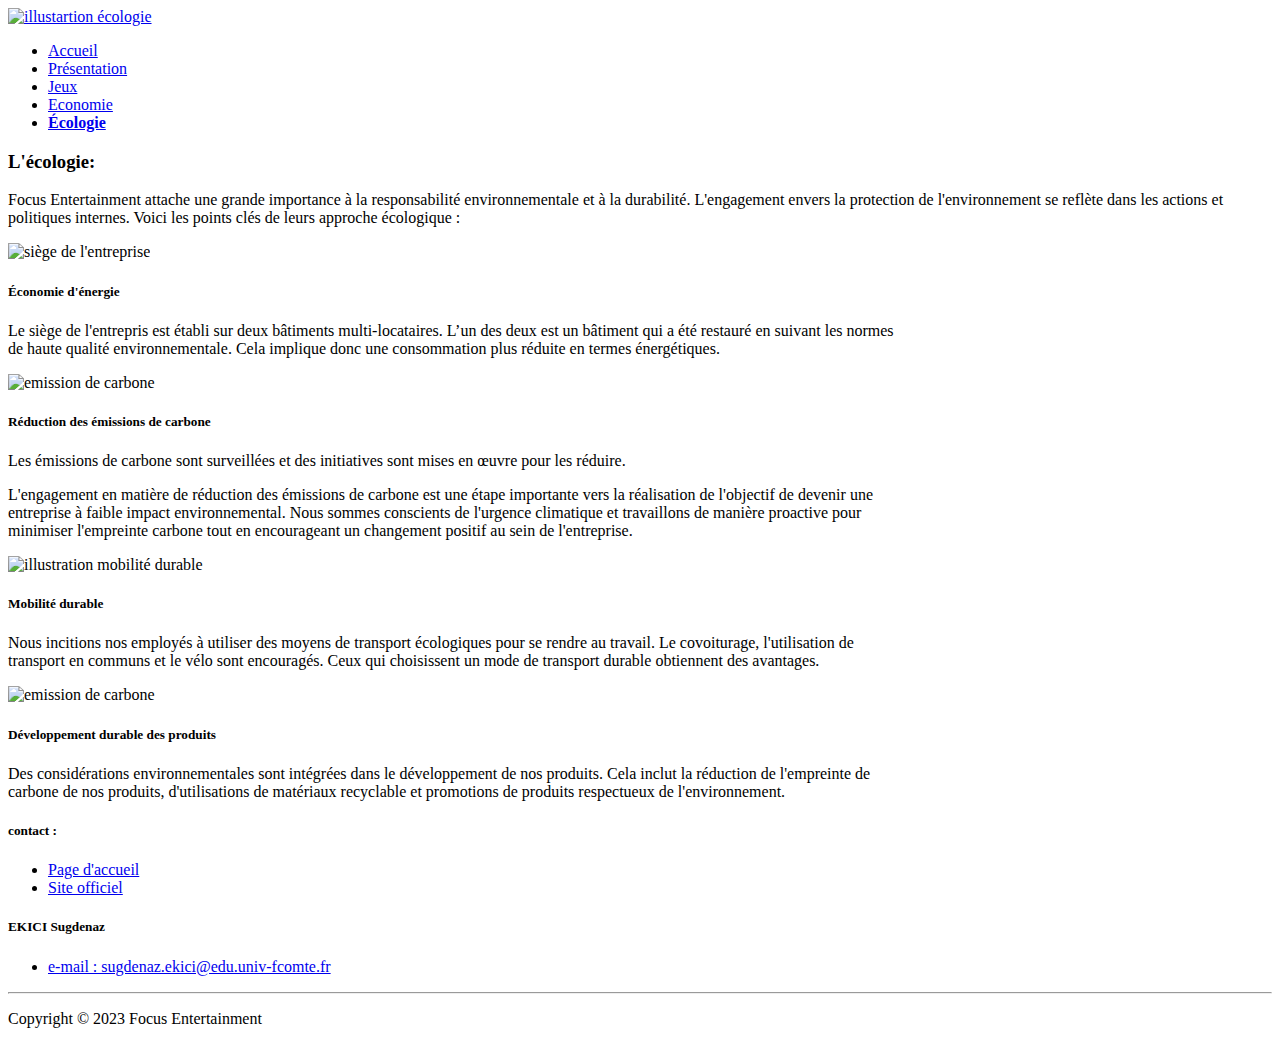
==== ecologie.html @ ecaa5658 "Rename site/ecologie.html to ecologie.html" ====
<!DOCTYPE html>
<html data-bs-theme="light" lang="fr">

<head>
    <meta charset="utf-8">
    <meta name="viewport" content="width=device-width, initial-scale=1.0, shrink-to-fit=no">
    <title>Écologie</title>
    <link href="images/logo_blanc.ico" rel="icon" type="image/png">
    <link rel="stylesheet" href="bootstrap/css/bootstrap.min.css">
    <link rel="stylesheet" href="https://fonts.googleapis.com/css?family=Inter:300italic,400italic,600italic,700italic,800italic,400,300,600,700,800&amp;display=swap">
    <link href="css/ecologie.css" rel="stylesheet" > 
  </head>

<body>
    <!-- Start: Navbar Centered Links -->
    <nav class="navbar navbar-expand-md sticky-top py-3" id="mainNav">
        <div class="container">
          <a class="navbar-brand d-flex align-items-center" href="https://hboissel-iut90.github.io/focus/index.html">
            <span class="bs-icon-sm d-flex justify-content-center align-items-center me-2 bs-icon">
                <img src="images/Focus_Entertainment_logo.png" class="logo" alt="illustartion écologie"></span>
          </a>
            <div class="collapse navbar-collapse" id="navcol-1">
                <ul class="navbar-nav mx-auto">
                    <li class="nav-item">
                      <a class="nav-link" href="index.html">Accueil</a>
                    </li>
                    <li class="nav-item">
                      <a class="nav-link" href="focus_presentation.html">Présentation</a>
                    </li>
                    <li class="nav-item">
                      <a class="nav-link" href="page_jeux.html">Jeux</a>
                    </li>
                    <li class="nav-item">
                      <a class="nav-link" href="economie.html">Economie</a>
                    </li>
                    <li class="nav-item">
                      <a class="nav-link active" href="ecologie.html"><strong>Écologie</strong></a>
                    </li>
                </ul>
            </div>
        </div>
    </nav><!-- End: Navbar Centered Links -->
    <section class="py-5">
        <!-- Start: Features Cards -->
        <div class="container py-5">
            <div class="row mb-4 mb-lg-5">
                <div class="col-md-8 col-xl-6 text-center mx-auto">
                    <h3 class="fw-bold">L'écologie:</h3>
                    <p>Focus Entertainment attache une grande importance à la responsabilité environnementale et à la durabilité.
                        L'engagement envers la protection de l'environnement se reflète dans les actions et politiques internes. Voici les points clés de leurs approche écologique :</p>
                </div>
            </div>
            <div class="row row-cols-1 row-cols-md-2 mx-auto" style="max-width: 900px;">
                <div class="col mb-5"><img class="rounded img-fluid shadow" src="images/environmental-protection-683437_640.jpg" alt="siège de l'entreprise"></div>
                <div class="col d-md-flex align-items-md-end align-items-lg-center mb-5">
                    <div>
                        <h5 class="fw-bold">Économie d'énergie&nbsp;</h5>
                        <p class="text-muted mb-4">Le siège de l'entrepris est établi sur deux bâtiments multi-locataires. L’un des deux est un bâtiment qui a été restauré en
                        suivant les normes de haute qualité environnementale. Cela implique donc une consommation plus réduite en termes énergétiques.</p>
                    </div>
                </div>
            </div>
            <div class="row row-cols-1 row-cols-md-2 mx-auto" style="max-width: 900px;">
                <div class="col order-md-last mb-5"><img class="rounded img-fluid shadow" src="images/carbon-8132649_1280.jpg" alt="emission de carbone"></div>
                <div class="col d-md-flex align-items-md-end align-items-lg-center mb-5">
                    <div>
                        <h5 class="fw-bold">Réduction des émissions de carbone&nbsp;</h5>
                        <p class="text-muted mb-4">Les émissions de carbone sont surveillées et des initiatives sont mises en œuvre pour les réduire.</p>
                        <p class="text-muted mb-4">L'engagement en matière de réduction des émissions de carbone est une étape importante vers la réalisation 
                            de l'objectif de devenir une entreprise à faible impact environnemental. Nous sommes conscients de l'urgence climatique et travaillons de manière proactive
                            pour minimiser l'empreinte carbone tout en encourageant un changement positif au sein de l'entreprise.</p>
                    </div>
                </div>
            </div>
            <div class="row row-cols-1 row-cols-md-2 mx-auto" style="max-width: 900px;">
                <div class="col mb-5"><img class="rounded img-fluid shadow" src="images/carbon-footprint-6855793_1280.jpg" alt="illustration mobilité durable"></div>
                <div class="col d-md-flex align-items-md-end align-items-lg-center mb-5">
                    <div>
                        <h5 class="fw-bold">Mobilité durable&nbsp;</h5>
                        <p class="text-muted mb-4">Nous incitions nos employés à utiliser des moyens de transport écologiques pour se rendre au travail.
                        Le covoiturage, l'utilisation de transport en communs et le vélo sont encouragés.
                        Ceux qui choisissent un mode de transport durable obtiennent des avantages.</p>
                    </div>
                </div>
            </div>
             <div class="row row-cols-1 row-cols-md-2 mx-auto" style="max-width: 900px;">
                <div class="col order-md-last mb-5"><img class="rounded img-fluid shadow" src="images/tree-5725540_1280.jpg" alt="emission de carbone"></div>
                <div class="col d-md-flex align-items-md-end align-items-lg-center mb-5">
                    <div>
                        <h5 class="fw-bold">Développement durable des produits&nbsp;</h5>
                        <p class="text-muted mb-4">Des considérations environnementales sont intégrées dans le développement de nos produits.
                        Cela inclut la réduction de l'empreinte de carbone de nos produits, d'utilisations de matériaux recyclable et promotions de produits respectueux de l'environnement.</p>
                    </div>
                </div>
            </div>
        </div><!-- End: Features Cards -->
    </section><!-- Start: Footer Multi Column -->
<footer class="bg-dark">
      <div class="container py-4 py-lg-6">
          <div class="row justify-content-left">
              <div class="col-sm-4 col-md-3 text-center text-lg-start d-flex flex-column">
                  <h5 class="fs-6 fw-bold">contact :</h5>
                  <ul class="list-unstyled">
                      <li><a href="https://hboissel-iut90.github.io/focus/index.html">Page d'accueil</a></li>
                      <li><a href="https://www.focus-entmt.com/fr">Site officiel</a></li>
                  </ul>
              </div>
              <div class="col-sm-4 col-md-3 text-center text-lg-start d-flex flex-column">
                  <h5 class="fs-6 fw-bold">EKICI Sugdenaz</h5>
                  <ul class="list-unstyled">
                      <li><a href="mailto:sugdenaz.ekici@edu.univ-fcomte.fr">e-mail : sugdenaz.ekici@edu.univ-fcomte.fr</a></li>
                  </ul>
              </div>
          </div>
          <hr>
          <div class="text-muted d-flex justify-content-between align-items-center pt-3">
              <p class="mb-0">Copyright © 2023 Focus Entertainment</p>
          </div>
      </div>
</footer>
    <script src="https://cdn.jsdelivr.net/npm/bootstrap@5.3.2/dist/js/bootstrap.bundle.min.js"></script>
    <script src="assets/js/bs-init.js"></script>
    <script src="assets/js/bold-and-dark.js"></script>
</body>
</html>
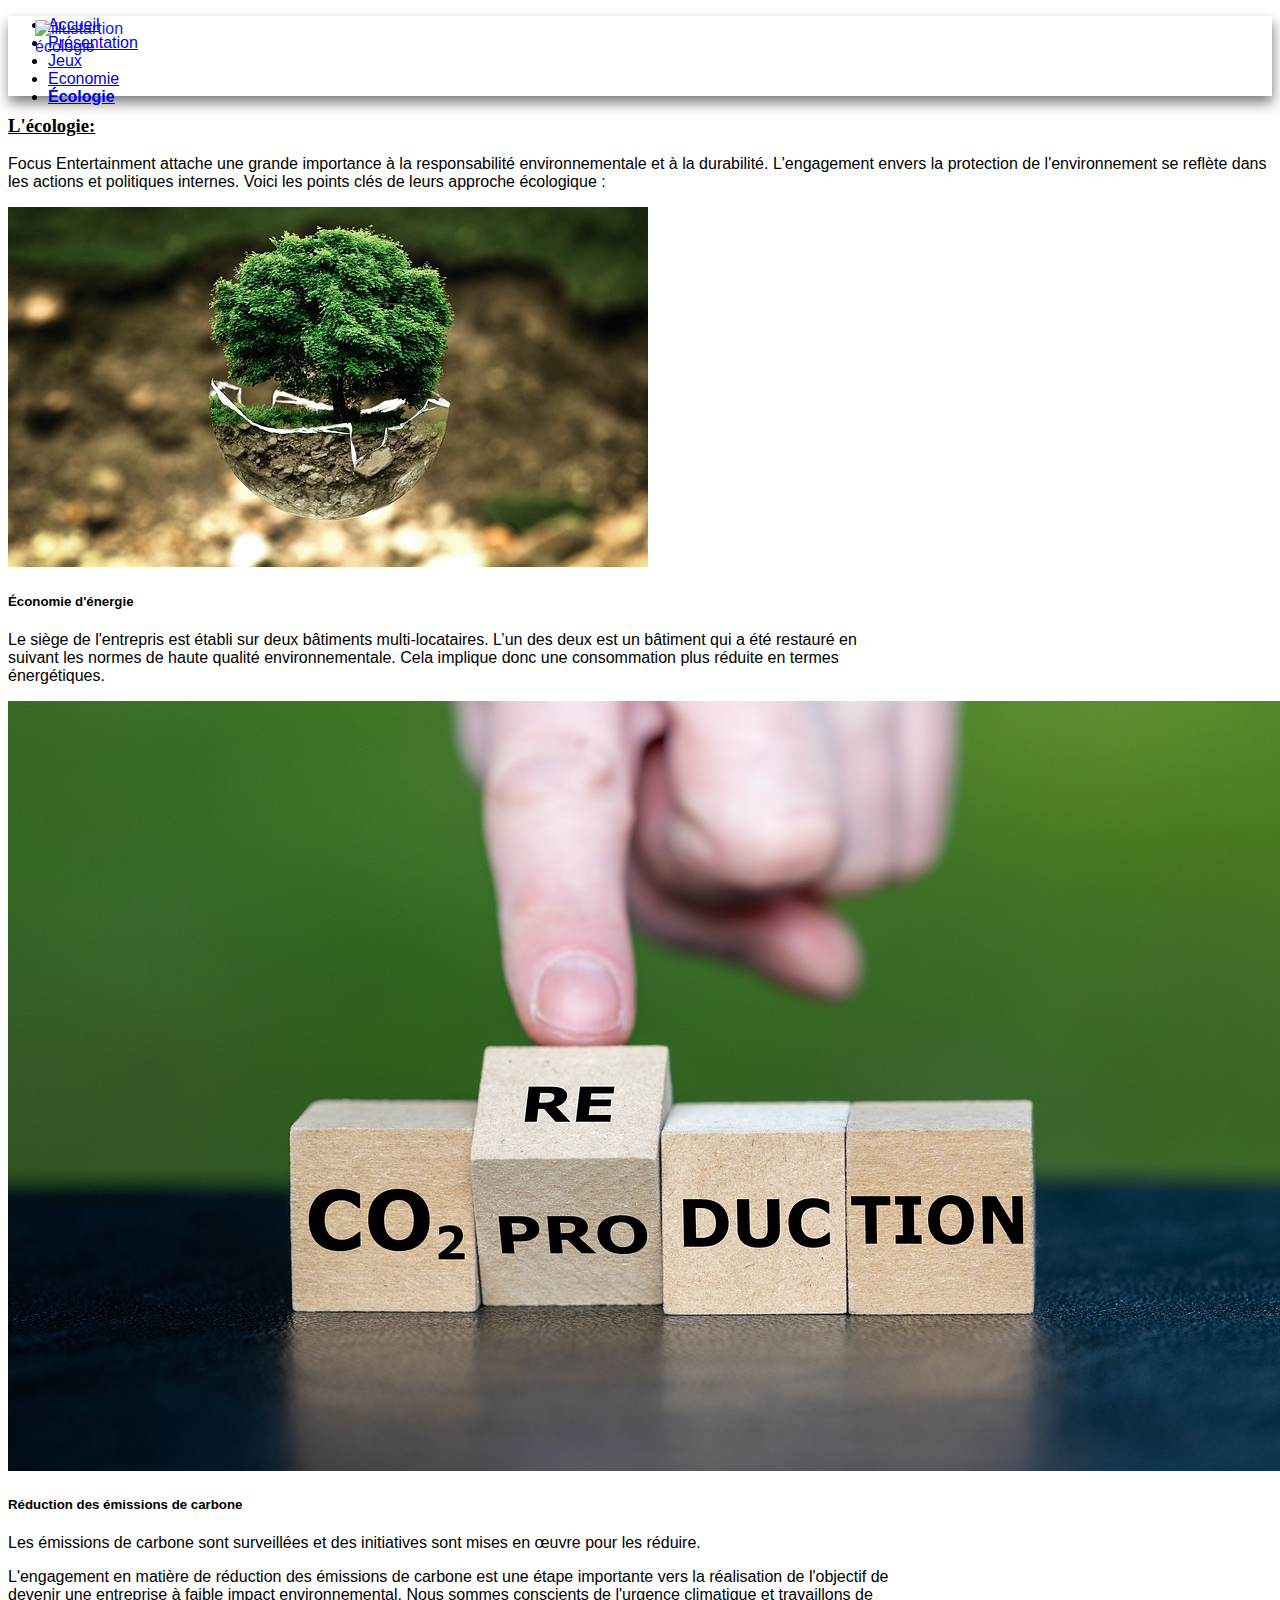
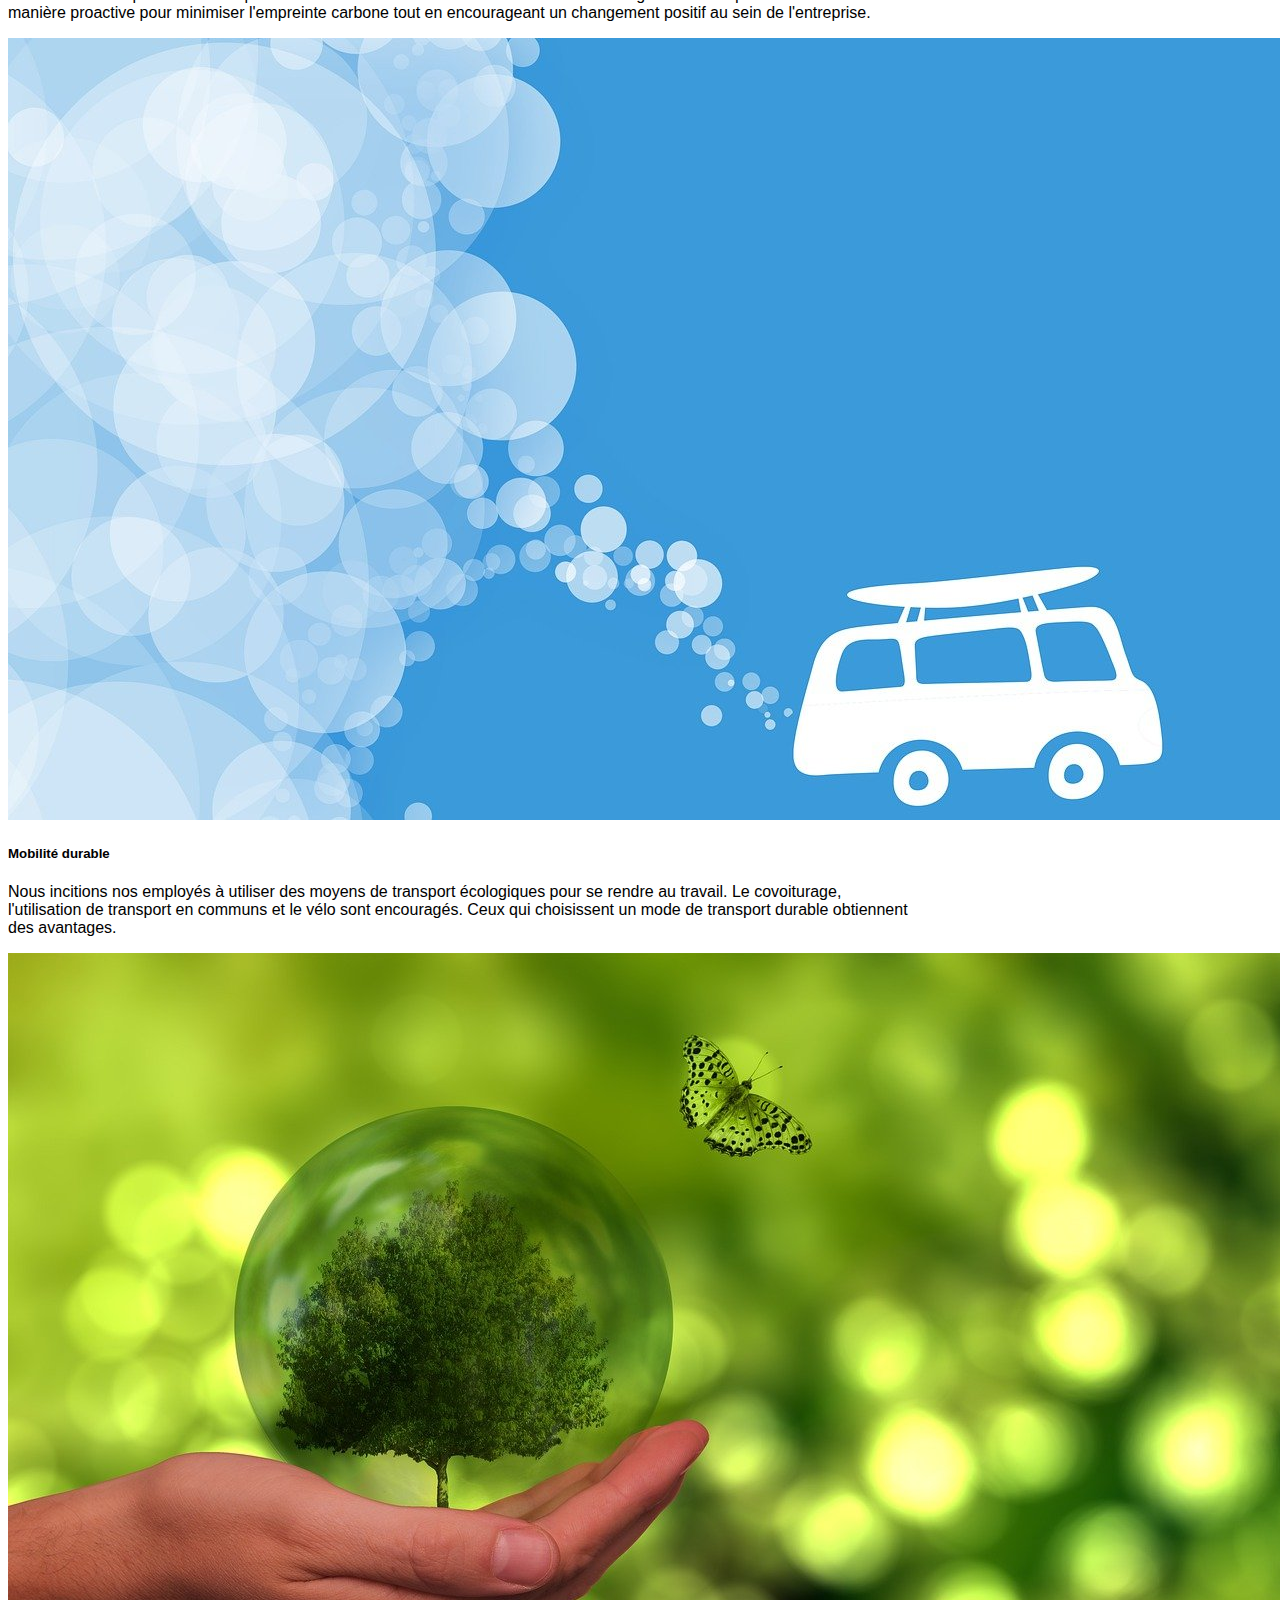
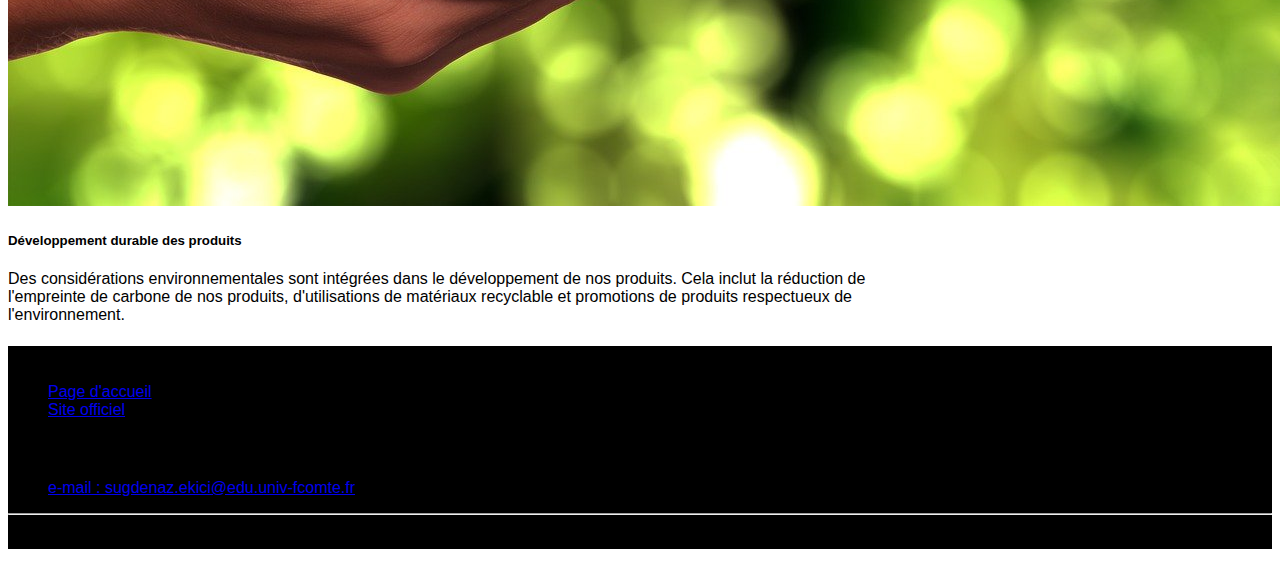
==== commit 65fe76c4: "Update ecologie.html" ====
--- a/ecologie.html
+++ b/ecologie.html
@@ -5,10 +5,10 @@
     <meta charset="utf-8">
     <meta name="viewport" content="width=device-width, initial-scale=1.0, shrink-to-fit=no">
     <title>Écologie</title>
-    <link href="images/logo_blanc.ico" rel="icon" type="image/png">
+    <link href="site/images/logo_blanc.ico" rel="icon" type="image/png">
     <link rel="stylesheet" href="bootstrap/css/bootstrap.min.css">
     <link rel="stylesheet" href="https://fonts.googleapis.com/css?family=Inter:300italic,400italic,600italic,700italic,800italic,400,300,600,700,800&amp;display=swap">
-    <link href="css/ecologie.css" rel="stylesheet" > 
+    <link href="site/css/ecologie.css" rel="stylesheet" > 
   </head>
 
 <body>
@@ -51,7 +51,7 @@
                 </div>
             </div>
             <div class="row row-cols-1 row-cols-md-2 mx-auto" style="max-width: 900px;">
-                <div class="col mb-5"><img class="rounded img-fluid shadow" src="images/environmental-protection-683437_640.jpg" alt="siège de l'entreprise"></div>
+                <div class="col mb-5"><img class="rounded img-fluid shadow" src="site/images/environmental-protection-683437_640.jpg" alt="siège de l'entreprise"></div>
                 <div class="col d-md-flex align-items-md-end align-items-lg-center mb-5">
                     <div>
                         <h5 class="fw-bold">Économie d'énergie&nbsp;</h5>
@@ -61,7 +61,7 @@
                 </div>
             </div>
             <div class="row row-cols-1 row-cols-md-2 mx-auto" style="max-width: 900px;">
-                <div class="col order-md-last mb-5"><img class="rounded img-fluid shadow" src="images/carbon-8132649_1280.jpg" alt="emission de carbone"></div>
+                <div class="col order-md-last mb-5"><img class="rounded img-fluid shadow" src="site/images/carbon-8132649_1280.jpg" alt="emission de carbone"></div>
                 <div class="col d-md-flex align-items-md-end align-items-lg-center mb-5">
                     <div>
                         <h5 class="fw-bold">Réduction des émissions de carbone&nbsp;</h5>
@@ -73,7 +73,7 @@
                 </div>
             </div>
             <div class="row row-cols-1 row-cols-md-2 mx-auto" style="max-width: 900px;">
-                <div class="col mb-5"><img class="rounded img-fluid shadow" src="images/carbon-footprint-6855793_1280.jpg" alt="illustration mobilité durable"></div>
+                <div class="col mb-5"><img class="rounded img-fluid shadow" src="site/images/carbon-footprint-6855793_1280.jpg" alt="illustration mobilité durable"></div>
                 <div class="col d-md-flex align-items-md-end align-items-lg-center mb-5">
                     <div>
                         <h5 class="fw-bold">Mobilité durable&nbsp;</h5>
@@ -84,7 +84,7 @@
                 </div>
             </div>
              <div class="row row-cols-1 row-cols-md-2 mx-auto" style="max-width: 900px;">
-                <div class="col order-md-last mb-5"><img class="rounded img-fluid shadow" src="images/tree-5725540_1280.jpg" alt="emission de carbone"></div>
+                <div class="col order-md-last mb-5"><img class="rounded img-fluid shadow" src="site/images/tree-5725540_1280.jpg" alt="emission de carbone"></div>
                 <div class="col d-md-flex align-items-md-end align-items-lg-center mb-5">
                     <div>
                         <h5 class="fw-bold">Développement durable des produits&nbsp;</h5>
@@ -119,7 +119,7 @@
       </div>
 </footer>
     <script src="https://cdn.jsdelivr.net/npm/bootstrap@5.3.2/dist/js/bootstrap.bundle.min.js"></script>
-    <script src="assets/js/bs-init.js"></script>
-    <script src="assets/js/bold-and-dark.js"></script>
+    <script src="site/assets/js/bs-init.js"></script>
+    <script src="site/assets/js/bold-and-dark.js"></script>
 </body>
 </html>
--- a/site/css/ecologie.css
+++ b/site/css/ecologie.css
@@ -0,0 +1,27 @@
+.navbar {
+  height: 80px;
+  background-color: white;
+  box-shadow: 1px 7px 12px rgba(0, 0, 0, 0.5);
+}
+
+.logo {
+  position: absolute;
+  top: 20px;
+  left: 35px;
+  width: 150px;
+  height: auto;
+  object-fit: cover;
+  opacity: 0.9;
+}
+body {
+  font-family: Arial, Helvetica, sans-serif;
+}
+
+h1, h2, h3 {
+  font-family: calibri;
+  text-decoration: underline;
+}
+
+footer{
+  background-color: #000000;
+}
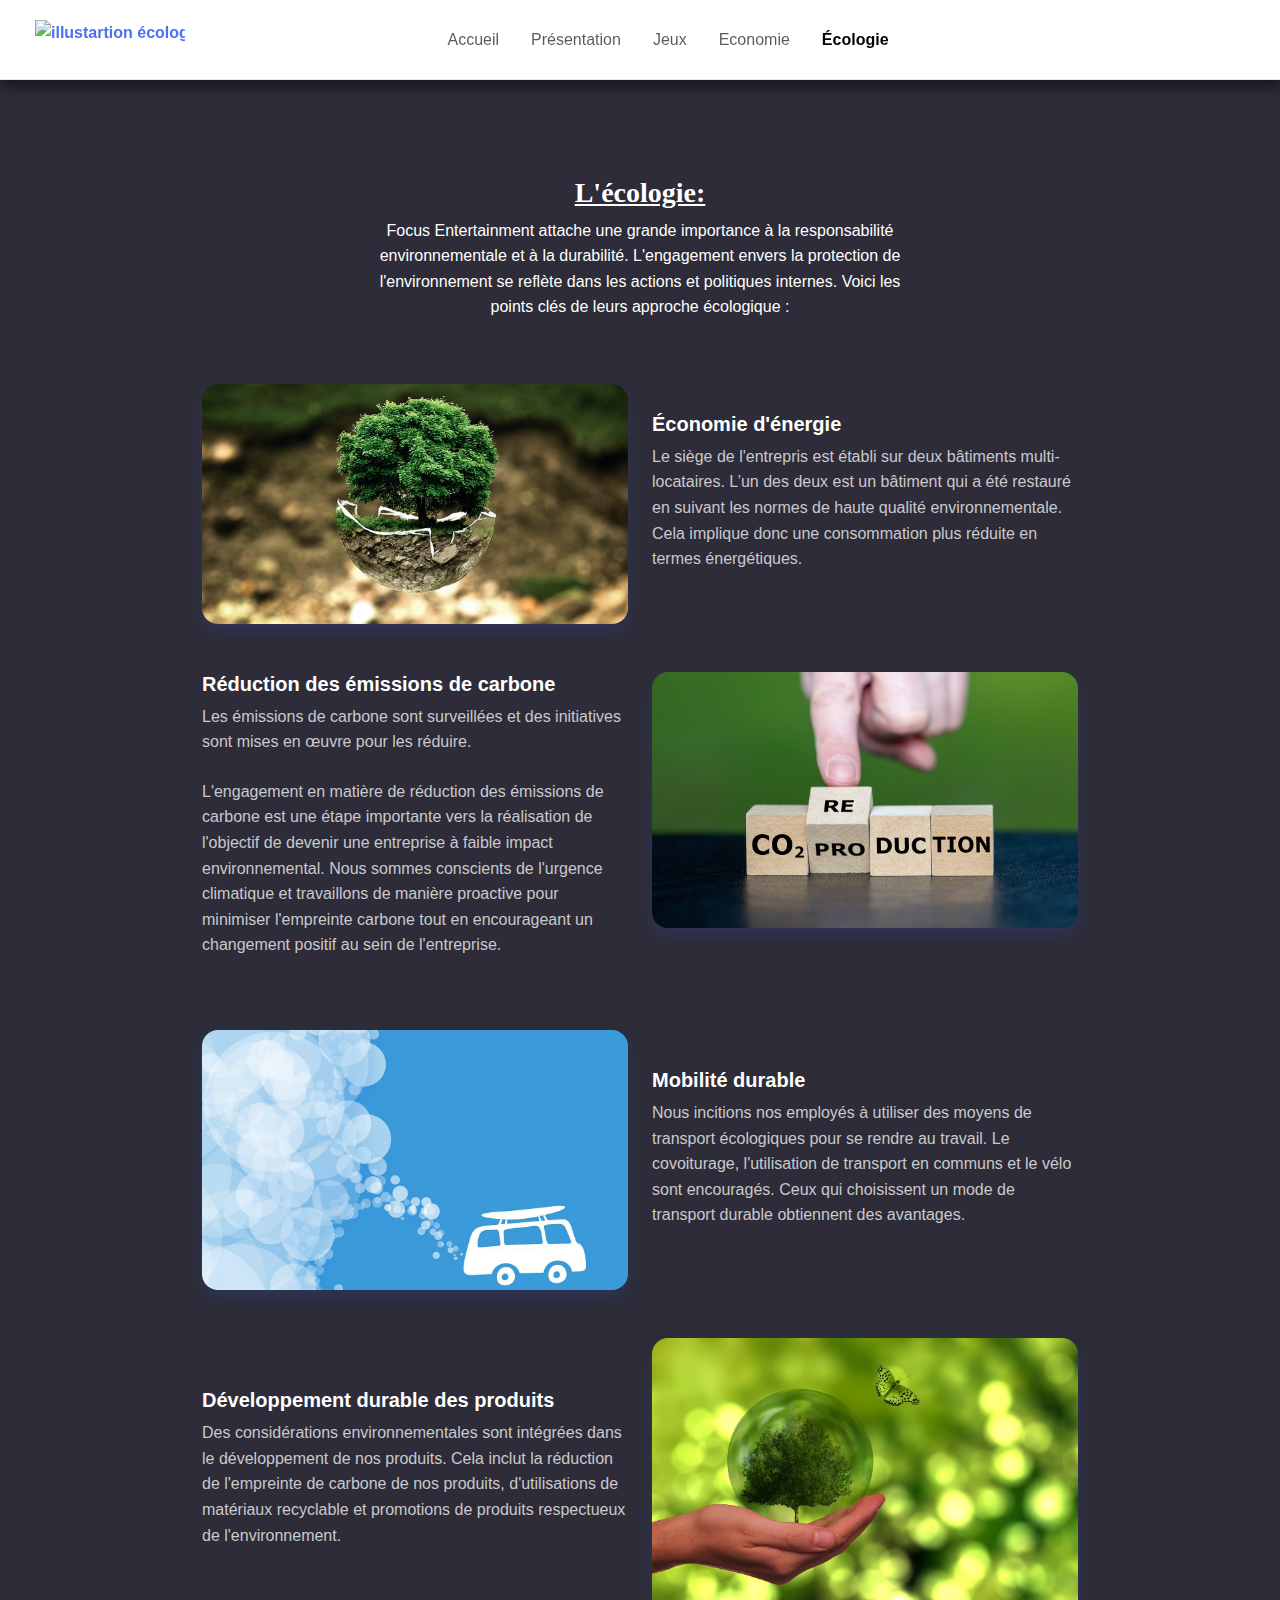
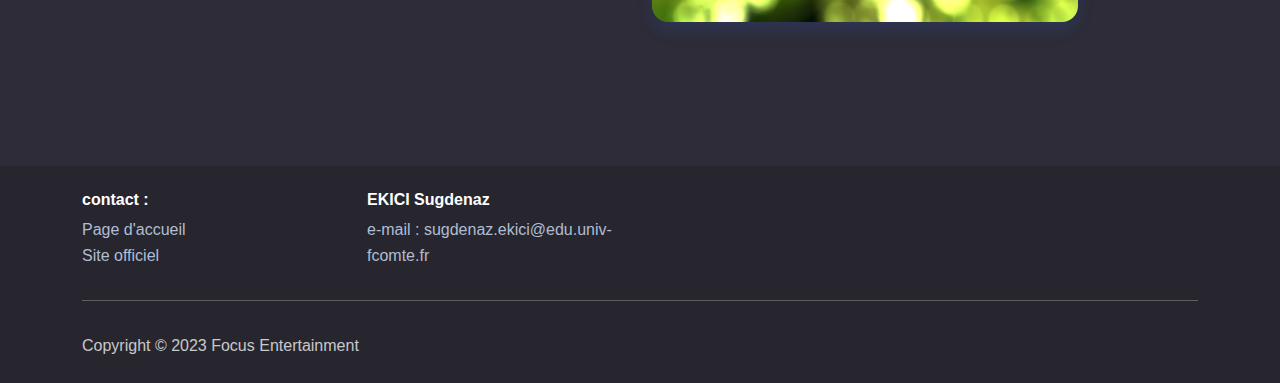
==== commit 65984a2d: "Update ecologie.html" ====
--- a/ecologie.html
+++ b/ecologie.html
@@ -6,7 +6,7 @@
     <meta name="viewport" content="width=device-width, initial-scale=1.0, shrink-to-fit=no">
     <title>Écologie</title>
     <link href="site/images/logo_blanc.ico" rel="icon" type="image/png">
-    <link rel="stylesheet" href="bootstrap/css/bootstrap.min.css">
+    <link rel="stylesheet" href="site/bootstrap/css/bootstrap.min.css">
     <link rel="stylesheet" href="https://fonts.googleapis.com/css?family=Inter:300italic,400italic,600italic,700italic,800italic,400,300,600,700,800&amp;display=swap">
     <link href="site/css/ecologie.css" rel="stylesheet" > 
   </head>
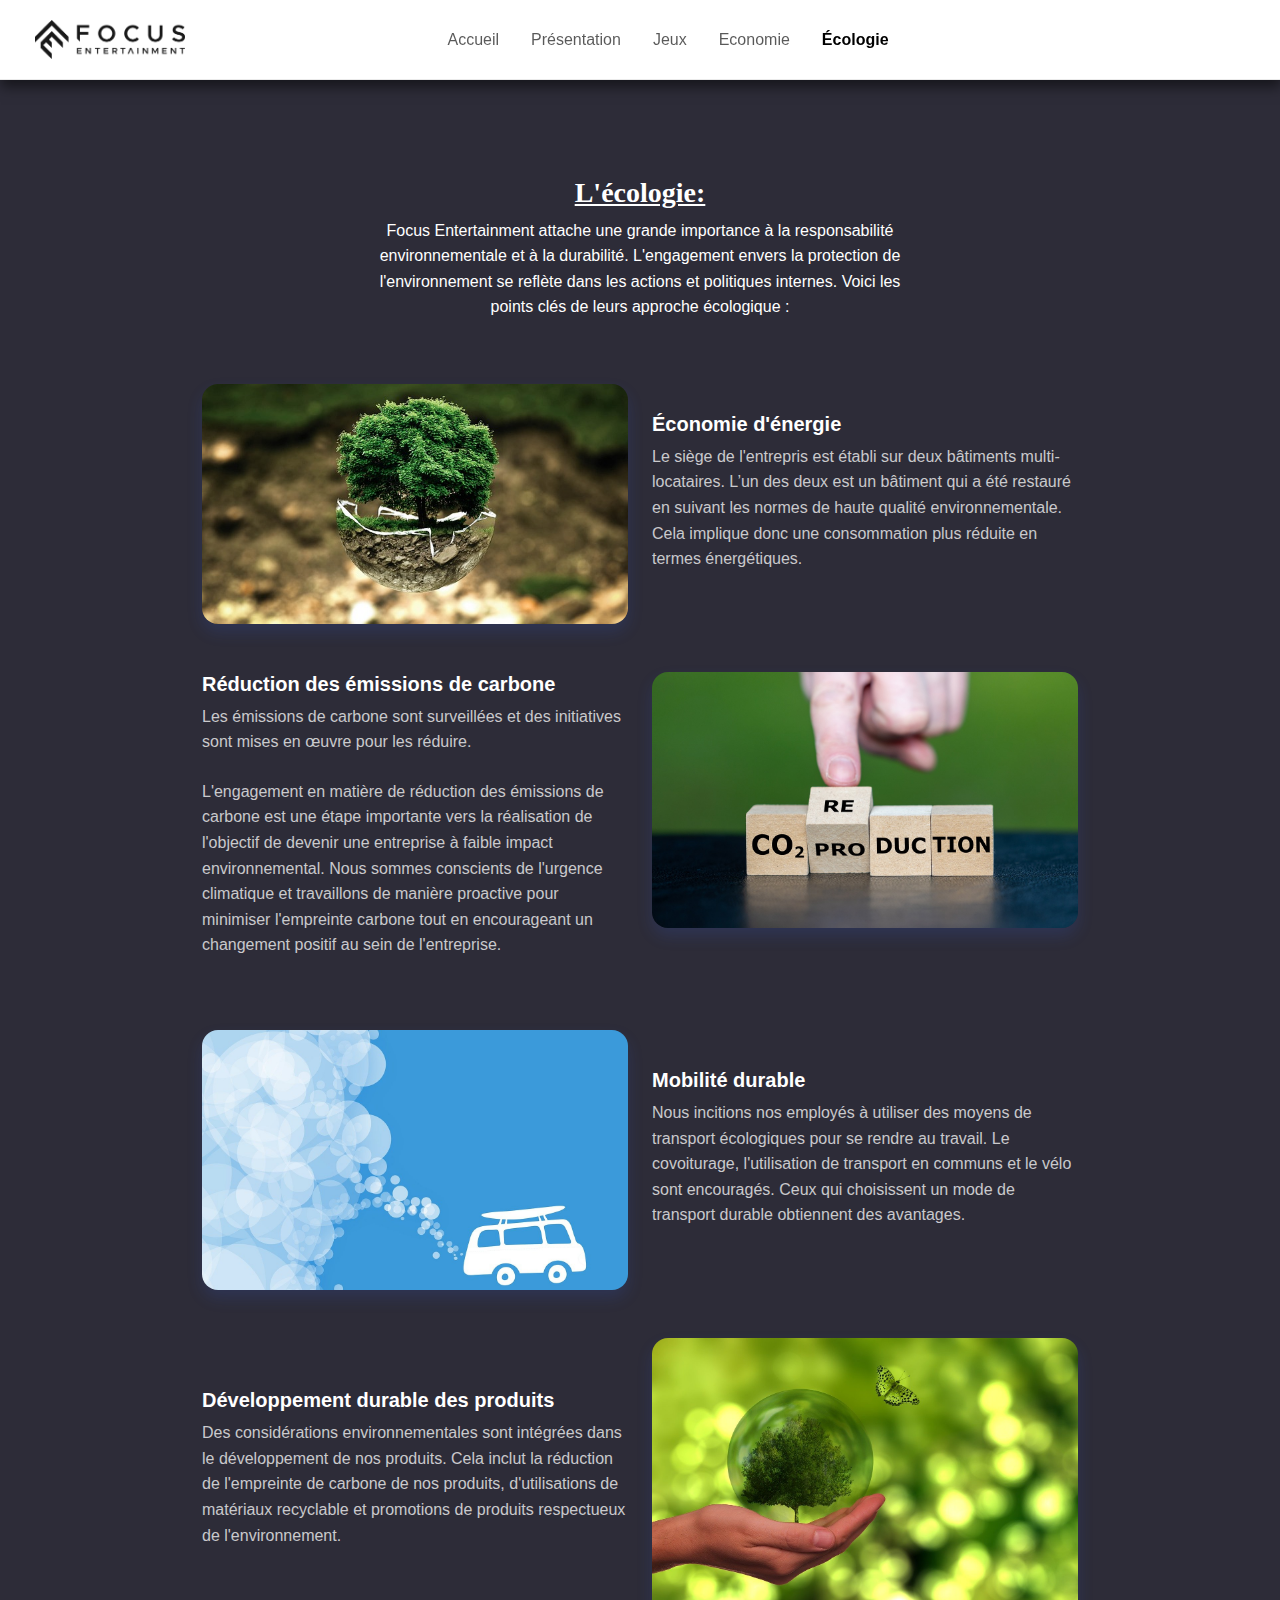
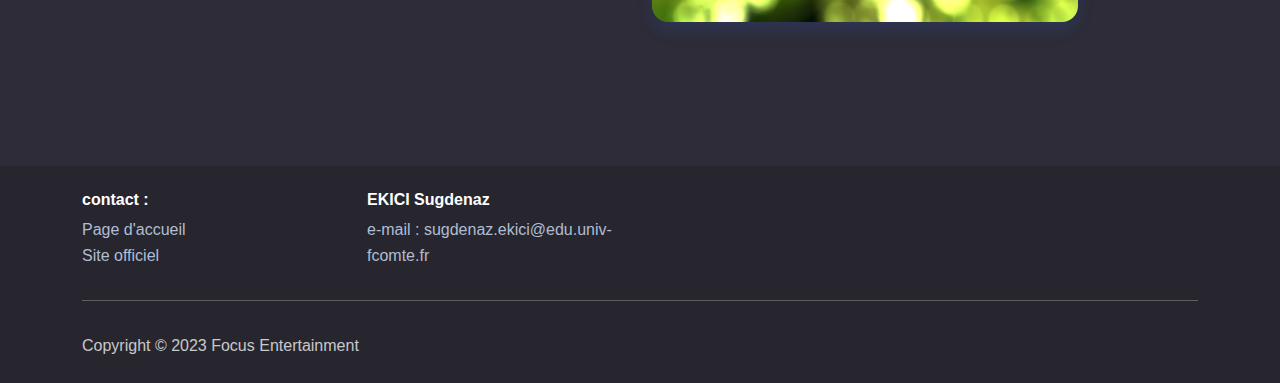
==== commit 44d54ef8: "Update ecologie.html" ====
--- a/ecologie.html
+++ b/ecologie.html
@@ -17,7 +17,7 @@
         <div class="container">
           <a class="navbar-brand d-flex align-items-center" href="https://hboissel-iut90.github.io/focus/index.html">
             <span class="bs-icon-sm d-flex justify-content-center align-items-center me-2 bs-icon">
-                <img src="images/Focus_Entertainment_logo.png" class="logo" alt="illustartion écologie"></span>
+                <img src="site/images/Focus_Entertainment_logo.png" class="logo" alt="illustartion écologie"></span>
           </a>
             <div class="collapse navbar-collapse" id="navcol-1">
                 <ul class="navbar-nav mx-auto">
@@ -119,7 +119,7 @@
       </div>
 </footer>
     <script src="https://cdn.jsdelivr.net/npm/bootstrap@5.3.2/dist/js/bootstrap.bundle.min.js"></script>
-    <script src="site/assets/js/bs-init.js"></script>
-    <script src="site/assets/js/bold-and-dark.js"></script>
+    <script src="site/js/bs-init.js"></script>
+    <script src="site/js/bold-and-dark.js"></script>
 </body>
 </html>
